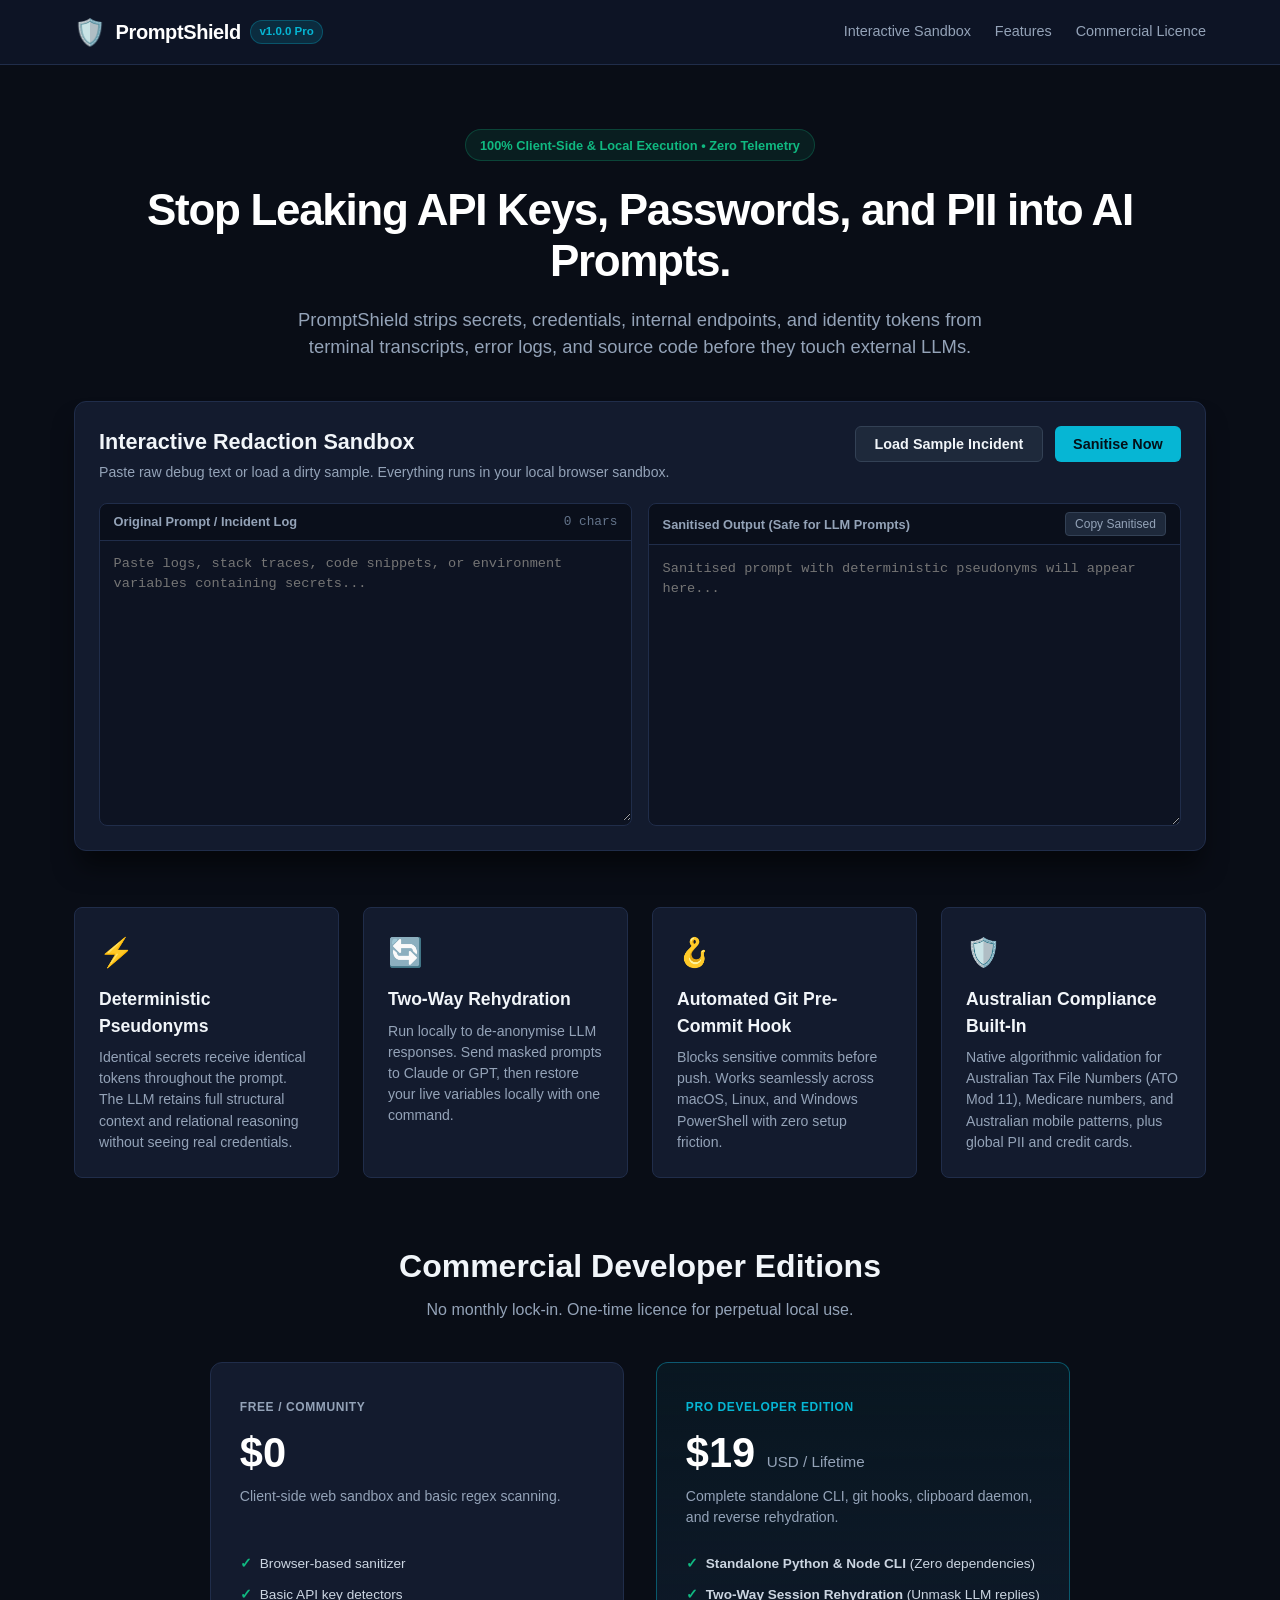
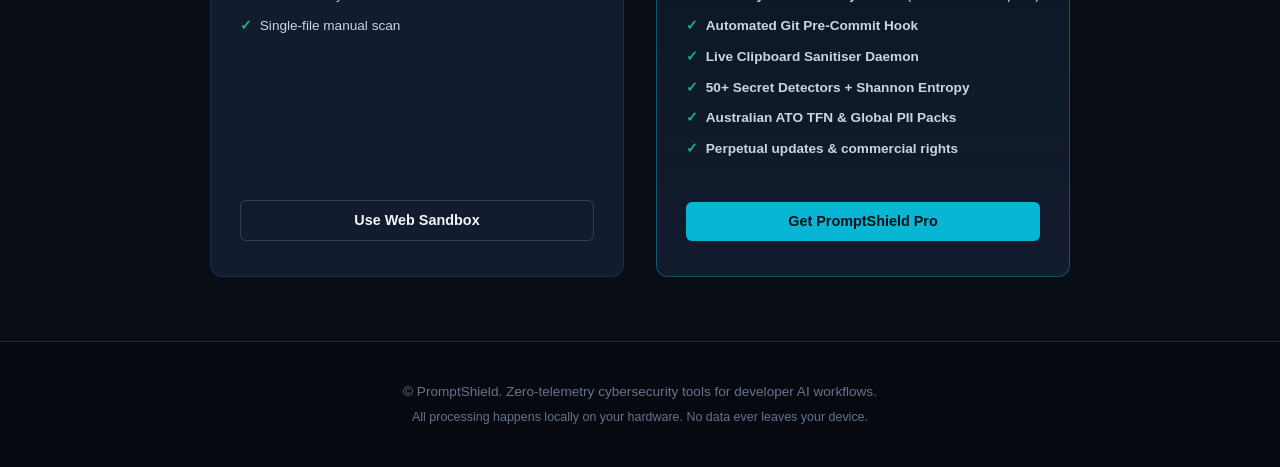
==== web/index.html @ 0dde913f "Initial commit: PromptShield tool suite, web application, and distribution assets" ====
<!DOCTYPE html>
<html lang="en">
<head>
  <meta charset="UTF-8">
  <meta name="color-scheme" content="dark">
  <meta name="viewport" content="width=device-width, initial-scale=1.0">
  <title>PromptShield - Zero-Telemetry Secret & PII Sanitiser for AI Workflows</title>
  <link rel="stylesheet" href="style.css">
</head>
<body>
  <header class="site-header">
    <div class="container header-inner">
      <div class="brand">
        <span class="logo-shield">🛡️</span>
        <span class="brand-title">PromptShield</span>
        <span class="version-tag">v1.0.0 Pro</span>
      </div>
      <nav class="nav-links">
        <a href="#playground" class="nav-link">Interactive Sandbox</a>
        <a href="#features" class="nav-link">Features</a>
        <a href="#pricing" class="nav-link">Commercial Licence</a>
      </nav>
    </div>
  </header>

  <main class="container">
    <section class="hero-section">
      <div class="badge">100% Client-Side &amp; Local Execution &bull; Zero Telemetry</div>
      <h1 class="hero-heading">Stop Leaking API Keys, Passwords, and PII into AI Prompts.</h1>
      <p class="hero-subheading">
        PromptShield strips secrets, credentials, internal endpoints, and identity tokens from terminal transcripts, error logs, and source code before they touch external LLMs.
      </p>
    </section>

    <!-- Interactive Playground -->
    <section id="playground" class="sandbox-card">
      <div class="sandbox-header">
        <div class="sandbox-title-group">
          <h2>Interactive Redaction Sandbox</h2>
          <p class="sandbox-desc">Paste raw debug text or load a dirty sample. Everything runs in your local browser sandbox.</p>
        </div>
        <div class="sandbox-actions">
          <button id="btn-load-sample" class="btn btn-secondary">Load Sample Incident</button>
          <button id="btn-sanitise" class="btn btn-primary">Sanitise Now</button>
        </div>
      </div>

      <div class="editor-grid">
        <div class="editor-pane">
          <div class="pane-bar">
            <span class="pane-label">Original Prompt / Incident Log</span>
            <span id="input-stats" class="pane-meta">0 chars</span>
          </div>
          <textarea id="raw-input" placeholder="Paste logs, stack traces, code snippets, or environment variables containing secrets..."></textarea>
        </div>

        <div class="editor-pane">
          <div class="pane-bar">
            <span class="pane-label">Sanitised Output (Safe for LLM Prompts)</span>
            <button id="btn-copy" class="btn-sm">Copy Sanitised</button>
          </div>
          <textarea id="clean-output" readonly placeholder="Sanitised prompt with deterministic pseudonyms will appear here..."></textarea>
        </div>
      </div>

      <div id="findings-summary" class="findings-box hidden">
        <div class="findings-header">
          <span id="findings-count" class="findings-badge">0 Detections</span>
          <span class="findings-note">Masked deterministically. Reverse rehydration available in Pro edition.</span>
        </div>
        <div id="findings-list" class="findings-items"></div>
      </div>
    </section>

    <!-- Value proposition cards -->
    <section id="features" class="feature-grid">
      <div class="feature-card">
        <div class="feature-icon">⚡</div>
        <h3>Deterministic Pseudonyms</h3>
        <p>Identical secrets receive identical tokens throughout the prompt. The LLM retains full structural context and relational reasoning without seeing real credentials.</p>
      </div>

      <div class="feature-card">
        <div class="feature-icon">🔄</div>
        <h3>Two-Way Rehydration</h3>
        <p>Run locally to de-anonymise LLM responses. Send masked prompts to Claude or GPT, then restore your live variables locally with one command.</p>
      </div>

      <div class="feature-card">
        <div class="feature-icon">🪝</div>
        <h3>Automated Git Pre-Commit Hook</h3>
        <p>Blocks sensitive commits before push. Works seamlessly across macOS, Linux, and Windows PowerShell with zero setup friction.</p>
      </div>

      <div class="feature-card">
        <div class="feature-icon">🛡️</div>
        <h3>Australian Compliance Built-In</h3>
        <p>Native algorithmic validation for Australian Tax File Numbers (ATO Mod 11), Medicare numbers, and Australian mobile patterns, plus global PII and credit cards.</p>
      </div>
    </section>

    <!-- Pricing / Commercial Licence Section -->
    <section id="pricing" class="pricing-section">
      <h2 class="section-title">Commercial Developer Editions</h2>
      <p class="section-subtitle">No monthly lock-in. One-time licence for perpetual local use.</p>

      <div class="pricing-grid">
        <!-- Community Tier Card (Whole-card clickable) -->
        <a href="#playground" class="pricing-card whole-card-link">
          <div class="pricing-badge">Free / Community</div>
          <div class="pricing-price">$0</div>
          <p class="pricing-tagline">Client-side web sandbox and basic regex scanning.</p>
          <ul class="pricing-list">
            <li>Browser-based sanitizer</li>
            <li>Basic API key detectors</li>
            <li>Single-file manual scan</li>
          </ul>
          <span class="card-action-btn btn btn-outline">Use Web Sandbox</span>
        </a>

        <!-- Pro Tier Card (Whole-card clickable) -->
        <a href="https://lorthris.gumroad.com/l/promptshield-pro" target="_blank" rel="noopener" class="pricing-card featured whole-card-link">
          <div class="pricing-badge featured-badge">Pro Developer Edition</div>
          <div class="pricing-price">$19 <span>USD / Lifetime</span></div>
          <p class="pricing-tagline">Complete standalone CLI, git hooks, clipboard daemon, and reverse rehydration.</p>
          <ul class="pricing-list">
            <li><strong>Standalone Python &amp; Node CLI</strong> (Zero dependencies)</li>
            <li><strong>Two-Way Session Rehydration</strong> (Unmask LLM replies)</li>
            <li><strong>Automated Git Pre-Commit Hook</strong></li>
            <li><strong>Live Clipboard Sanitiser Daemon</strong></li>
            <li><strong>50+ Secret Detectors + Shannon Entropy</strong></li>
            <li><strong>Australian ATO TFN &amp; Global PII Packs</strong></li>
            <li><strong>Perpetual updates &amp; commercial rights</strong></li>
          </ul>
          <span class="card-action-btn btn btn-primary">Get PromptShield Pro</span>
        </a>
      </div>
    </section>
  </main>

  <footer class="site-footer">
    <div class="container footer-inner">
      <p>&copy; PromptShield. Zero-telemetry cybersecurity tools for developer AI workflows.</p>
      <p class="footer-sub">All processing happens locally on your hardware. No data ever leaves your device.</p>
    </div>
  </footer>

  <script src="app.js"></script>
</body>
</html>
---- web/style.css ----
:root {
  color-scheme: dark;
  --bg-main: #090d16;
  --bg-card: #131b2e;
  --bg-card-hover: #18223a;
  --bg-pane: #0d1322;
  --border-subtle: #202d4a;
  --border-focus: #0ea5e9;
  --text-primary: #f1f5f9;
  --text-muted: #94a3b8;
  --accent-cyan: #06b6d4;
  --accent-blue: #3b82f6;
  --accent-emerald: #10b981;
  --accent-amber: #f59e0b;
  --accent-rose: #f43f5e;
  --font-sans: -apple-system, BlinkMacSystemFont, "Segoe UI", Roboto, Helvetica, Arial, sans-serif;
  --font-mono: ui-monospace, SFMono-Regular, Menlo, Monaco, Consolas, "Liberation Mono", "Courier New", monospace;
}

* {
  box-sizing: border-box;
  margin: 0;
  padding: 0;
}

body {
  background-color: var(--bg-main);
  color: var(--text-primary);
  font-family: var(--font-sans);
  line-height: 1.5;
  -webkit-font-smoothing: antialiased;
}

.container {
  max-width: 1180px;
  margin: 0 auto;
  padding: 0 1.5rem;
}

/* Header */
.site-header {
  border-bottom: 1px solid var(--border-subtle);
  background-color: rgba(15, 23, 42, 0.8);
  backdrop-filter: blur(8px);
  position: sticky;
  top: 0;
  z-index: 50;
}

.header-inner {
  display: flex;
  align-items: center;
  justify-content: space-between;
  height: 4rem;
}

.brand {
  display: flex;
  align-items: center;
  gap: 0.6rem;
  text-decoration: none;
}

.logo-shield {
  font-size: 1.6rem;
}

.brand-title {
  font-weight: 700;
  font-size: 1.25rem;
  letter-spacing: -0.02em;
  color: #fff;
}

.version-tag {
  background: rgba(6, 182, 212, 0.15);
  color: var(--accent-cyan);
  font-size: 0.72rem;
  font-weight: 600;
  padding: 0.15rem 0.5rem;
  border-radius: 9999px;
  border: 1px solid rgba(6, 182, 212, 0.3);
}

.nav-links {
  display: flex;
  gap: 1.5rem;
}

.nav-link {
  color: var(--text-muted);
  text-decoration: none;
  font-size: 0.9rem;
  transition: color 0.15s ease;
}

.nav-link:hover {
  color: #fff;
}

/* Hero */
.hero-section {
  text-align: center;
  padding: 4rem 0 2.5rem;
}

.badge {
  display: inline-block;
  background: rgba(16, 185, 129, 0.1);
  color: var(--accent-emerald);
  border: 1px solid rgba(16, 185, 129, 0.25);
  font-size: 0.8rem;
  font-weight: 600;
  padding: 0.35rem 0.9rem;
  border-radius: 9999px;
  margin-bottom: 1.5rem;
}

.hero-heading {
  font-size: 2.75rem;
  font-weight: 800;
  letter-spacing: -0.03em;
  line-height: 1.15;
  margin-bottom: 1.2rem;
  color: #fff;
}

.hero-subheading {
  color: var(--text-muted);
  font-size: 1.15rem;
  max-width: 720px;
  margin: 0 auto;
}

/* Sandbox card */
.sandbox-card {
  background: var(--bg-card);
  border: 1px solid var(--border-subtle);
  border-radius: 12px;
  padding: 1.5rem;
  margin-bottom: 3.5rem;
  box-shadow: 0 20px 25px -5px rgba(0, 0, 0, 0.5);
}

.sandbox-header {
  display: flex;
  justify-content: space-between;
  align-items: flex-start;
  margin-bottom: 1.25rem;
  flex-wrap: wrap;
  gap: 1rem;
}

.sandbox-title-group h2 {
  font-size: 1.35rem;
  font-weight: 700;
  margin-bottom: 0.25rem;
}

.sandbox-desc {
  color: var(--text-muted);
  font-size: 0.88rem;
}

.sandbox-actions {
  display: flex;
  gap: 0.75rem;
}

.editor-grid {
  display: grid;
  grid-template-columns: 1fr 1fr;
  gap: 1rem;
}

@media (max-width: 768px) {
  .editor-grid {
    grid-template-columns: 1fr;
  }
}

.editor-pane {
  display: flex;
  flex-direction: column;
  background: var(--bg-pane);
  border: 1px solid var(--border-subtle);
  border-radius: 8px;
  overflow: hidden;
}

.pane-bar {
  display: flex;
  justify-content: space-between;
  align-items: center;
  padding: 0.5rem 0.85rem;
  background: rgba(0, 0, 0, 0.2);
  border-bottom: 1px solid var(--border-subtle);
  font-size: 0.8rem;
}

.pane-label {
  font-weight: 600;
  color: var(--text-muted);
}

.pane-meta {
  color: #64748b;
  font-family: var(--font-mono);
}

textarea {
  width: 100%;
  height: 280px;
  background: transparent;
  border: none;
  padding: 0.85rem;
  color: var(--text-primary);
  font-family: var(--font-mono);
  font-size: 0.85rem;
  line-height: 1.45;
  resize: vertical;
  outline: none;
}

textarea:focus {
  background: rgba(255, 255, 255, 0.015);
}

/* Findings summary */
.findings-box {
  margin-top: 1.25rem;
  padding: 1rem;
  background: rgba(6, 182, 212, 0.05);
  border: 1px solid rgba(6, 182, 212, 0.2);
  border-radius: 8px;
}

.findings-box.hidden {
  display: none;
}

.findings-header {
  display: flex;
  align-items: center;
  gap: 0.75rem;
  margin-bottom: 0.75rem;
}

.findings-badge {
  background: var(--accent-cyan);
  color: #000;
  font-weight: 700;
  font-size: 0.75rem;
  padding: 0.2rem 0.6rem;
  border-radius: 4px;
}

.findings-note {
  font-size: 0.82rem;
  color: var(--text-muted);
}

.findings-items {
  display: flex;
  flex-wrap: wrap;
  gap: 0.5rem;
}

.finding-chip {
  background: #1e293b;
  border: 1px solid #334155;
  padding: 0.25rem 0.6rem;
  border-radius: 4px;
  font-size: 0.75rem;
  font-family: var(--font-mono);
}

.finding-chip span {
  color: var(--accent-amber);
}

/* Buttons */
.btn {
  display: inline-flex;
  align-items: center;
  justify-content: center;
  padding: 0.55rem 1.15rem;
  border-radius: 6px;
  font-weight: 600;
  font-size: 0.9rem;
  cursor: pointer;
  text-decoration: none;
  transition: all 0.15s ease;
  border: none;
}

.btn-primary {
  background: var(--accent-cyan);
  color: #041018;
}

.btn-primary:hover {
  background: #22d3ee;
}

.btn-secondary {
  background: #1e293b;
  color: var(--text-primary);
  border: 1px solid #334155;
}

.btn-secondary:hover {
  background: #273549;
}

.btn-sm {
  background: #1e293b;
  color: var(--text-muted);
  border: 1px solid #334155;
  padding: 0.25rem 0.6rem;
  font-size: 0.75rem;
  border-radius: 4px;
  cursor: pointer;
}

.btn-sm:hover {
  color: #fff;
  background: #2b394f;
}

.btn-outline {
  background: transparent;
  color: var(--text-primary);
  border: 1px solid #334155;
}

.btn-outline:hover {
  background: rgba(255, 255, 255, 0.05);
}

/* Features */
.feature-grid {
  display: grid;
  grid-template-columns: repeat(auto-fit, minmax(240px, 1fr));
  gap: 1.5rem;
  margin-bottom: 4rem;
}

.feature-card {
  background: var(--bg-card);
  border: 1px solid var(--border-subtle);
  border-radius: 8px;
  padding: 1.5rem;
}

.feature-icon {
  font-size: 1.75rem;
  margin-bottom: 0.75rem;
}

.feature-card h3 {
  font-size: 1.1rem;
  font-weight: 700;
  margin-bottom: 0.5rem;
}

.feature-card p {
  color: var(--text-muted);
  font-size: 0.88rem;
  line-height: 1.5;
}

/* Pricing Section & Whole-Card Click Targets */
.pricing-section {
  text-align: center;
  padding-bottom: 4rem;
}

.section-title {
  font-size: 2rem;
  font-weight: 800;
  margin-bottom: 0.5rem;
}

.section-subtitle {
  color: var(--text-muted);
  margin-bottom: 2.5rem;
}

.pricing-grid {
  display: grid;
  grid-template-columns: repeat(auto-fit, minmax(300px, 1fr));
  gap: 2rem;
  max-width: 860px;
  margin: 0 auto;
}

/* Whole-card link compliance (per standing user preference) */
.whole-card-link {
  display: flex;
  flex-direction: column;
  background: var(--bg-card);
  border: 1px solid var(--border-subtle);
  border-radius: 12px;
  padding: 2.2rem 1.8rem;
  text-decoration: none;
  color: inherit;
  text-align: left;
  position: relative;
  transition: transform 0.15s ease, border-color 0.15s ease, background-color 0.15s ease;
  cursor: pointer;
}

.whole-card-link:hover {
  transform: translateY(-3px);
  background-color: var(--bg-card-hover);
  border-color: #3b82f6;
}

.whole-card-link.featured {
  border-color: rgba(6, 182, 212, 0.4);
  background: linear-gradient(180deg, rgba(6, 182, 212, 0.06) 0%, rgba(19, 27, 46, 1) 100%);
}

.whole-card-link.featured:hover {
  border-color: var(--accent-cyan);
}

.pricing-badge {
  display: inline-block;
  font-size: 0.75rem;
  font-weight: 700;
  text-transform: uppercase;
  letter-spacing: 0.05em;
  color: var(--text-muted);
  margin-bottom: 1rem;
}

.featured-badge {
  color: var(--accent-cyan);
}

.pricing-price {
  font-size: 2.6rem;
  font-weight: 800;
  line-height: 1;
  margin-bottom: 0.75rem;
  color: #fff;
}

.pricing-price span {
  font-size: 0.95rem;
  color: var(--text-muted);
  font-weight: 500;
}

.pricing-tagline {
  color: var(--text-muted);
  font-size: 0.88rem;
  margin-bottom: 1.5rem;
  min-height: 2.8rem;
}

.pricing-list {
  list-style: none;
  margin-bottom: 2rem;
  flex-grow: 1;
}

.pricing-list li {
  font-size: 0.85rem;
  color: #cbd5e1;
  margin-bottom: 0.65rem;
  padding-left: 1.25rem;
  position: relative;
}

.pricing-list li::before {
  content: "✓";
  position: absolute;
  left: 0;
  color: var(--accent-emerald);
  font-weight: bold;
}

.card-action-btn {
  width: 100%;
}

/* Footer */
.site-footer {
  border-top: 1px solid var(--border-subtle);
  padding: 2.5rem 0;
  background: #060910;
  font-size: 0.85rem;
  color: #64748b;
  text-align: center;
}

.footer-sub {
  margin-top: 0.35rem;
  font-size: 0.78rem;
}
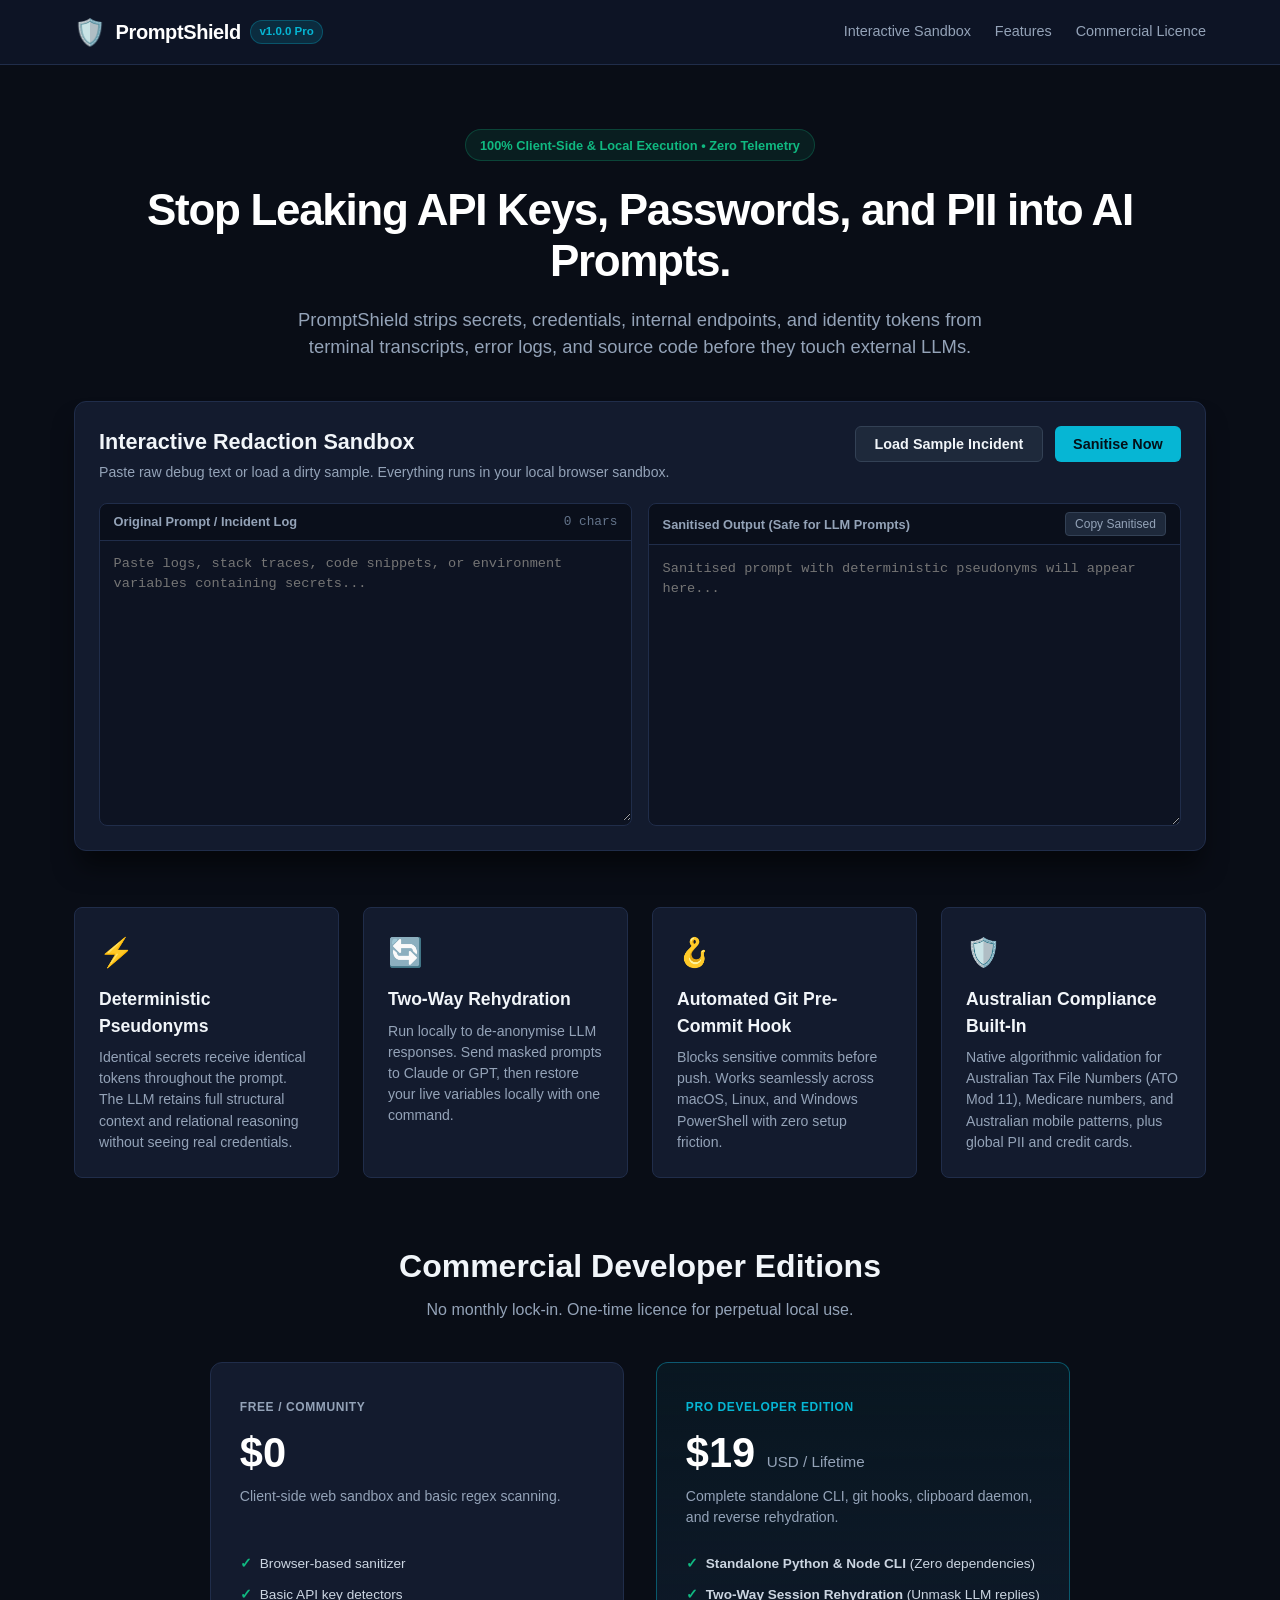
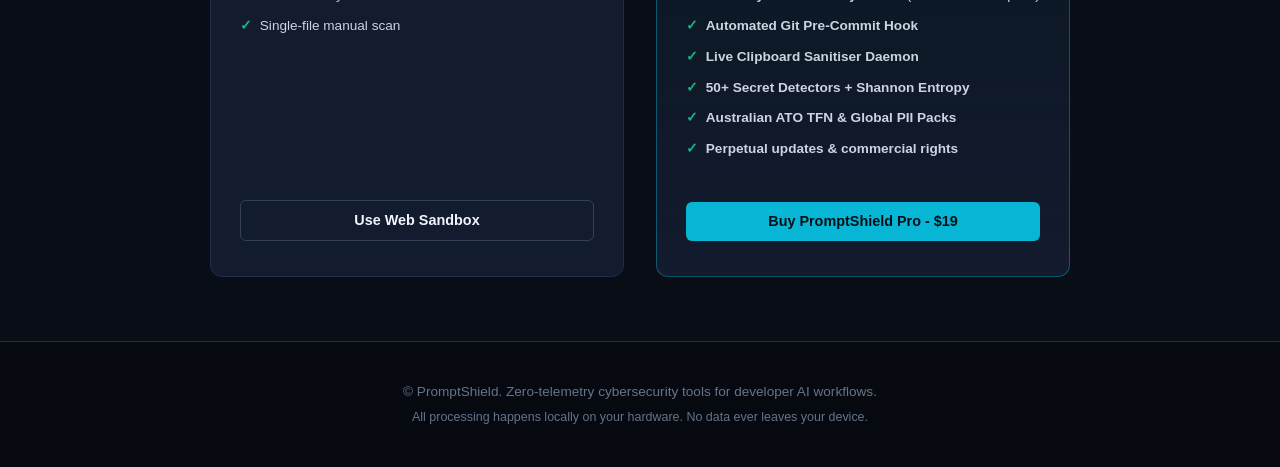
==== commit 2ec3651d: "Change call to action to Buy PromptShield Pro" ====
--- a/web/index.html
+++ b/web/index.html
@@ -132,7 +132,7 @@
             <li><strong>Australian ATO TFN &amp; Global PII Packs</strong></li>
             <li><strong>Perpetual updates &amp; commercial rights</strong></li>
           </ul>
-          <span class="card-action-btn btn btn-primary">Get PromptShield Pro</span>
+          <span class="card-action-btn btn btn-primary">Buy PromptShield Pro - $19</span>
         </a>
       </div>
     </section>
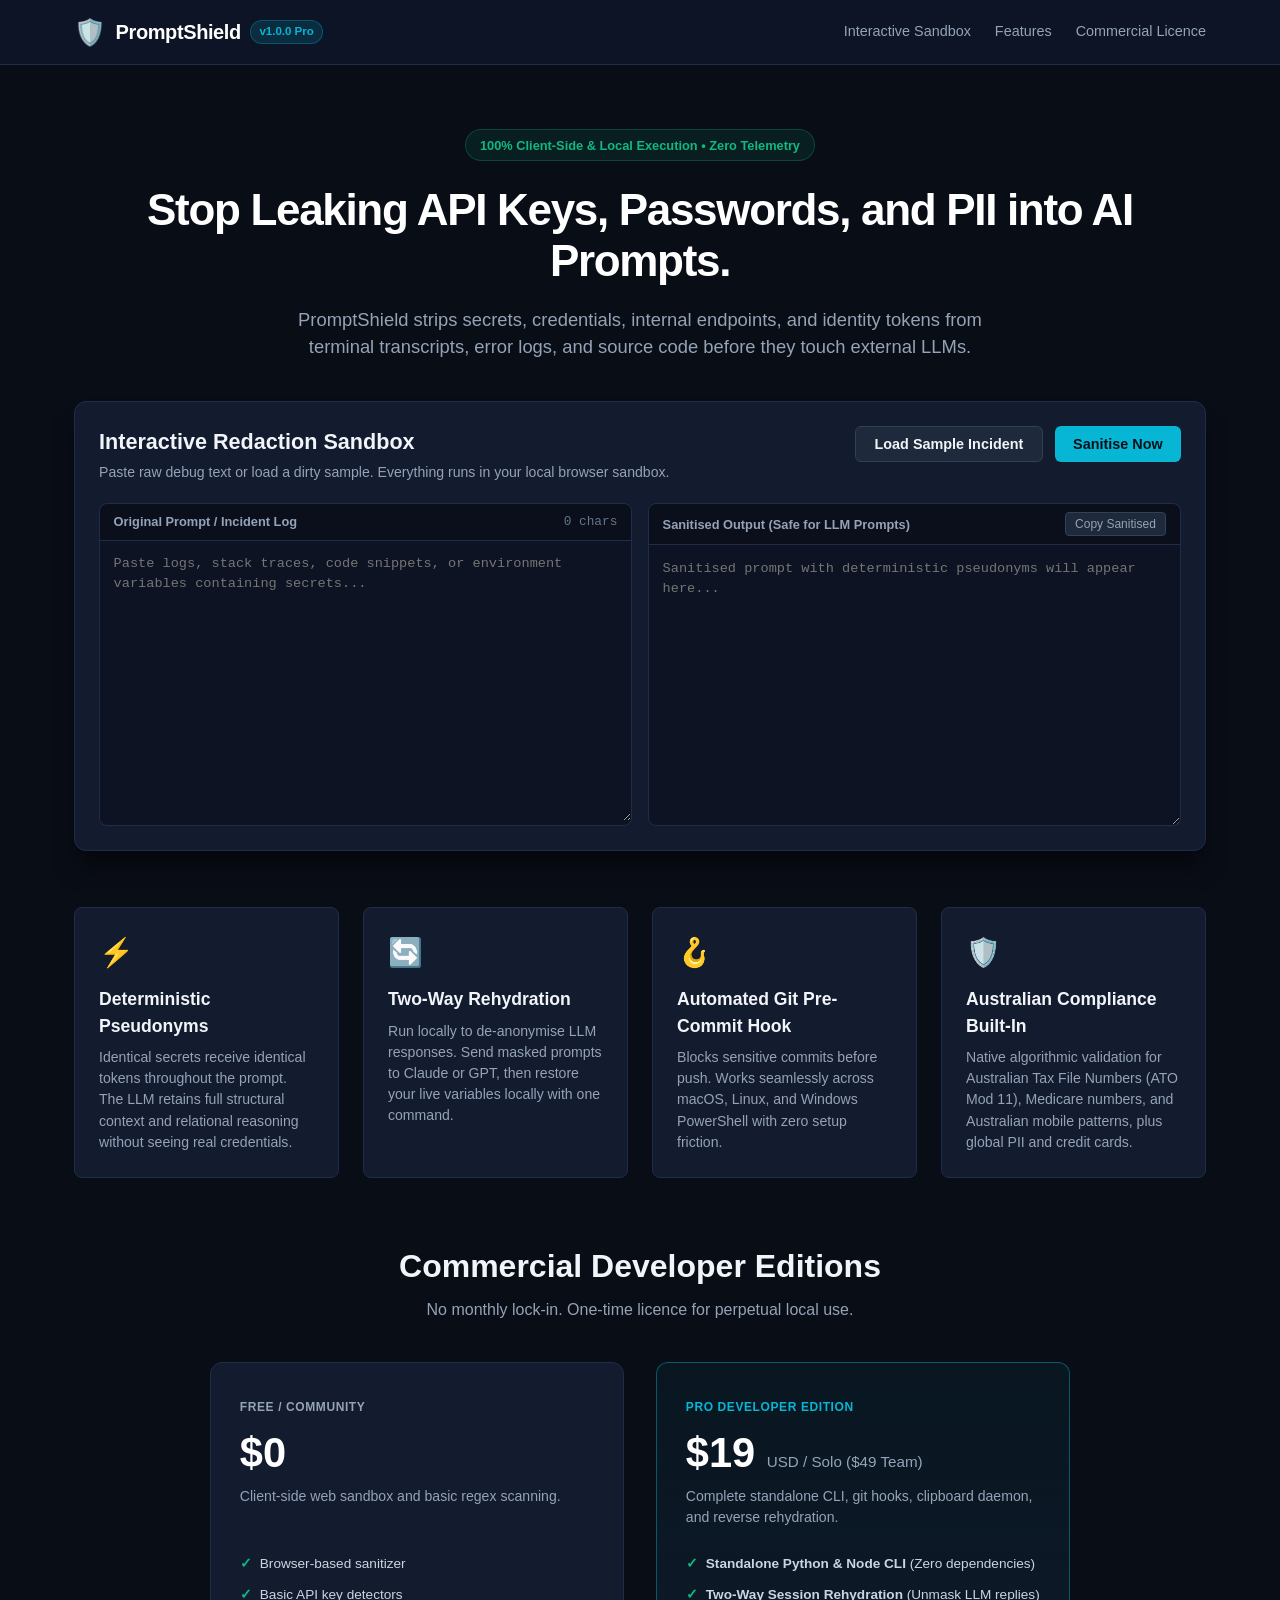
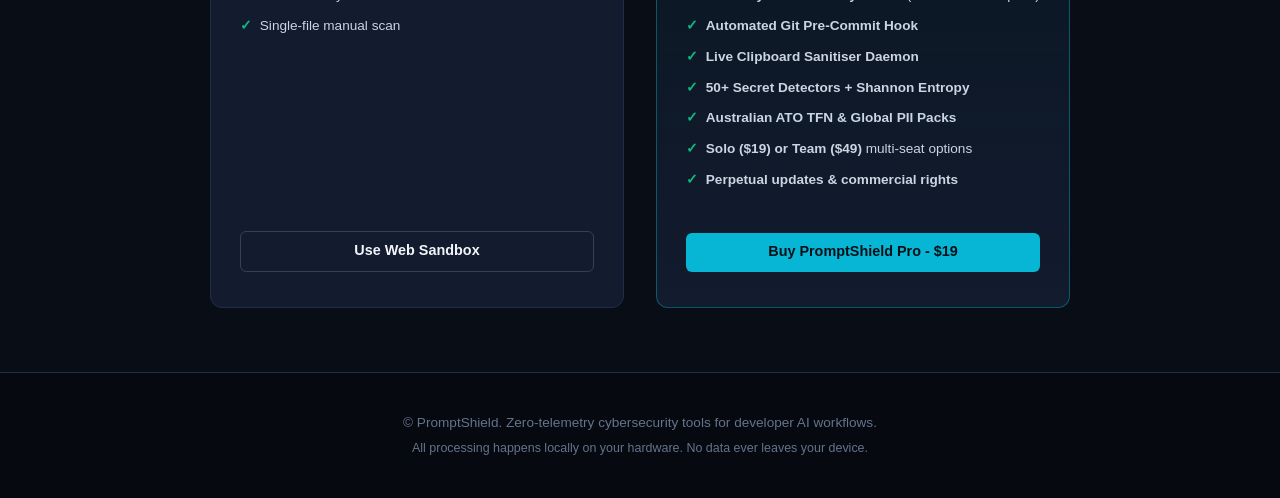
==== commit 926d4a91: "Update pricing to reflect Solo and Team tiers" ====
--- a/web/index.html
+++ b/web/index.html
@@ -121,7 +121,7 @@
         <!-- Pro Tier Card (Whole-card clickable) -->
         <a href="https://lorthris.gumroad.com/l/promptshield-pro" target="_blank" rel="noopener" class="pricing-card featured whole-card-link">
           <div class="pricing-badge featured-badge">Pro Developer Edition</div>
-          <div class="pricing-price">$19 <span>USD / Lifetime</span></div>
+          <div class="pricing-price">$19 <span>USD / Solo ($49 Team)</span></div>
           <p class="pricing-tagline">Complete standalone CLI, git hooks, clipboard daemon, and reverse rehydration.</p>
           <ul class="pricing-list">
             <li><strong>Standalone Python &amp; Node CLI</strong> (Zero dependencies)</li>
@@ -130,6 +130,7 @@
             <li><strong>Live Clipboard Sanitiser Daemon</strong></li>
             <li><strong>50+ Secret Detectors + Shannon Entropy</strong></li>
             <li><strong>Australian ATO TFN &amp; Global PII Packs</strong></li>
+            <li><strong>Solo ($19) or Team ($49)</strong> multi-seat options</li>
             <li><strong>Perpetual updates &amp; commercial rights</strong></li>
           </ul>
           <span class="card-action-btn btn btn-primary">Buy PromptShield Pro - $19</span>
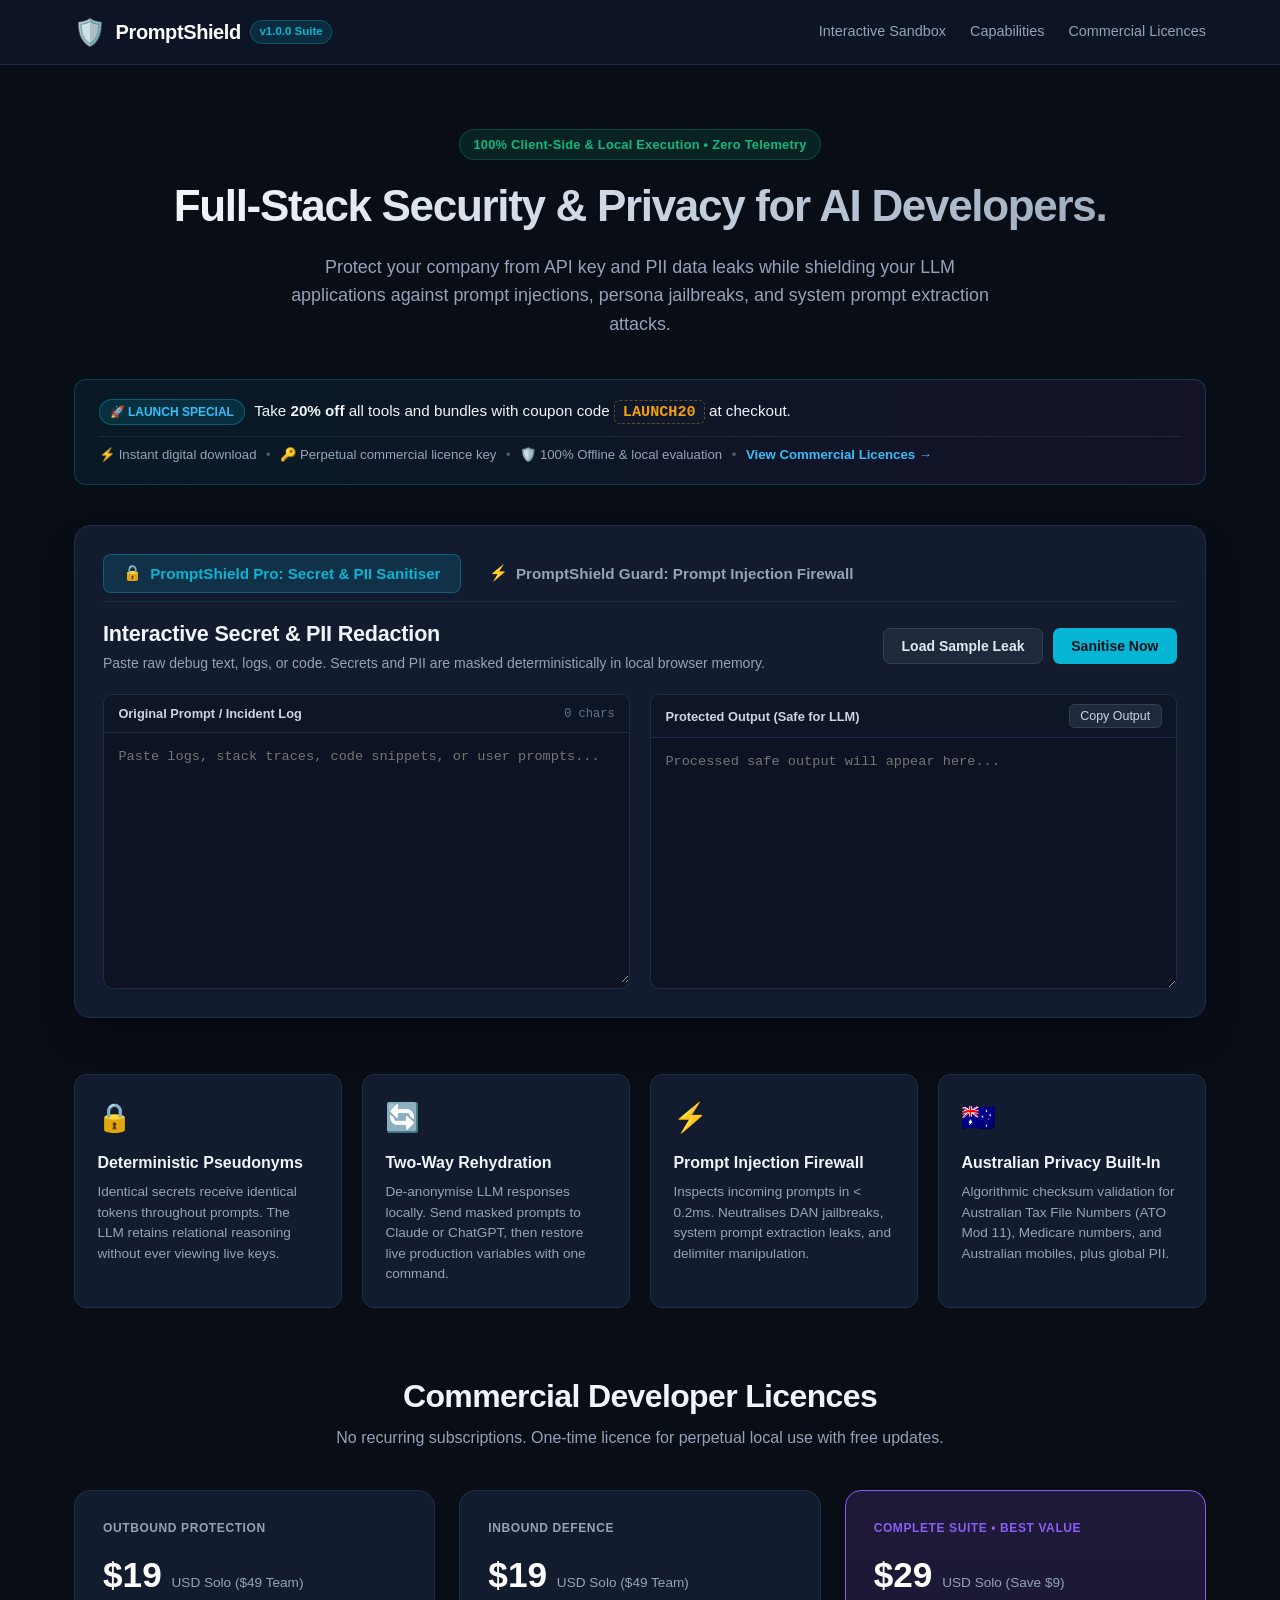
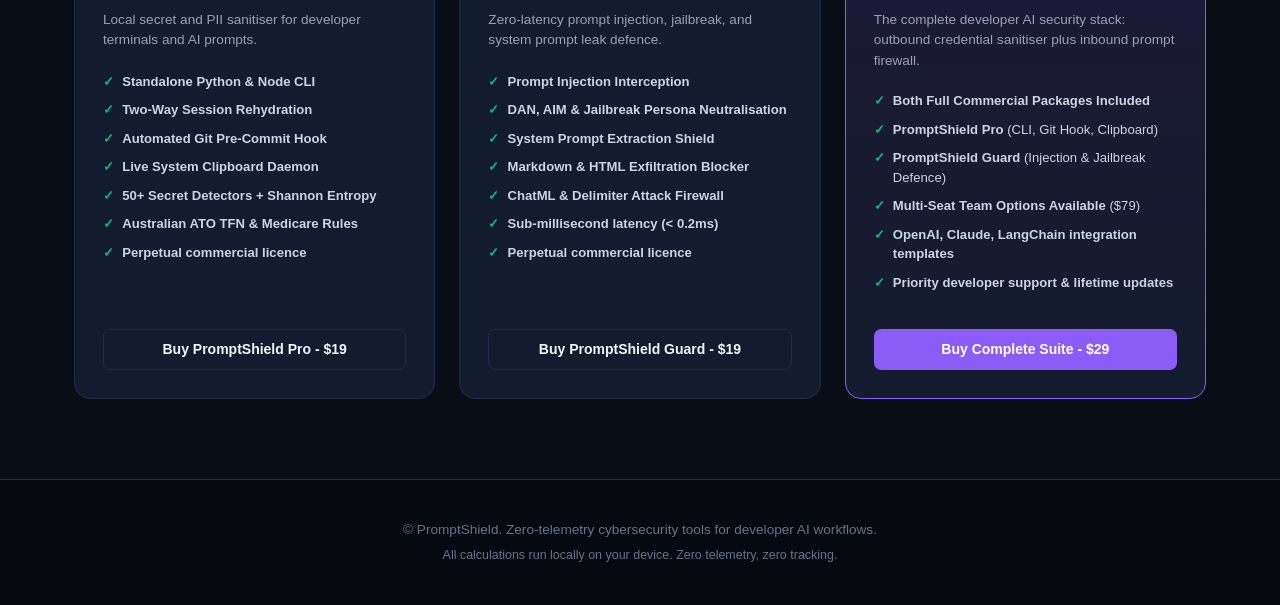
==== commit 894db3f0: "test: add clipboard unit tests and synchronise web sandbox with docs - Add tests/test_clipboard.py t" ====
--- a/web/index.html
+++ b/web/index.html
@@ -4,7 +4,43 @@
   <meta charset="UTF-8">
   <meta name="color-scheme" content="dark">
   <meta name="viewport" content="width=device-width, initial-scale=1.0">
-  <title>PromptShield - Zero-Telemetry Secret & PII Sanitiser for AI Workflows</title>
+  <title>PromptShield - Zero-Telemetry Security &amp; Privacy Suite for AI Workflows</title>
+  <meta name="description" content="Local, zero-telemetry cybersecurity suite for developers. Automatically redacts API keys and PII with deterministic pseudonyms, and blocks prompt injections and jailbreaks in under 0.2ms.">
+  <meta name="keywords" content="prompt injection detector, sanitize secrets ai, prevent api key leak, llm guardrails, redacting pii chatgpt, australian tfn validator python, dan jailbreak firewall">
+  <link rel="canonical" href="https://lorthris.github.io/promptshield/">
+
+  <!-- OpenGraph Metadata -->
+  <meta property="og:type" content="website">
+  <meta property="og:url" content="https://lorthris.github.io/promptshield/">
+  <meta property="og:title" content="PromptShield - Zero-Telemetry Security &amp; Privacy Suite for AI">
+  <meta property="og:description" content="Stop credential leaks and block prompt injection attacks in local developer workflows. 100% offline, zero network telemetry.">
+  <meta property="og:image" content="https://public-files.gumroad.com/syroqy34c7atufwiaa058pnzbt9k">
+
+  <!-- Twitter Card -->
+  <meta name="twitter:card" content="summary_large_image">
+  <meta name="twitter:title" content="PromptShield - Full AI Security &amp; Privacy Suite">
+  <meta name="twitter:description" content="Zero-telemetry credential sanitiser and prompt injection firewall for developers. Try the interactive live sandbox.">
+  <meta name="twitter:image" content="https://public-files.gumroad.com/syroqy34c7atufwiaa058pnzbt9k">
+
+  <!-- Structured Data (JSON-LD) -->
+  <script type="application/ld+json">
+  {
+    "@context": "https://schema.org",
+    "@type": "SoftwareApplication",
+    "name": "PromptShield",
+    "operatingSystem": "Windows, macOS, Linux",
+    "applicationCategory": "SecurityApplication",
+    "offers": {
+      "@type": "AggregateOffer",
+      "priceCurrency": "USD",
+      "lowPrice": "19.00",
+      "highPrice": "29.00",
+      "offerCount": "3"
+    },
+    "description": "Local zero-telemetry secret sanitiser and prompt injection firewall for developer AI workflows."
+  }
+  </script>
+
   <link rel="stylesheet" href="style.css">
 </head>
 <body>
@@ -13,12 +49,12 @@
       <div class="brand">
         <span class="logo-shield">🛡️</span>
         <span class="brand-title">PromptShield</span>
-        <span class="version-tag">v1.0.0 Pro</span>
+        <span class="version-tag">v1.0.0 Suite</span>
       </div>
       <nav class="nav-links">
         <a href="#playground" class="nav-link">Interactive Sandbox</a>
-        <a href="#features" class="nav-link">Features</a>
-        <a href="#pricing" class="nav-link">Commercial Licence</a>
+        <a href="#features" class="nav-link">Capabilities</a>
+        <a href="#pricing" class="nav-link">Commercial Licences</a>
       </nav>
     </div>
   </header>
@@ -26,47 +62,73 @@
   <main class="container">
     <section class="hero-section">
       <div class="badge">100% Client-Side &amp; Local Execution &bull; Zero Telemetry</div>
-      <h1 class="hero-heading">Stop Leaking API Keys, Passwords, and PII into AI Prompts.</h1>
+      <h1 class="hero-heading">Full-Stack Security &amp; Privacy for AI Developers.</h1>
       <p class="hero-subheading">
-        PromptShield strips secrets, credentials, internal endpoints, and identity tokens from terminal transcripts, error logs, and source code before they touch external LLMs.
+        Protect your company from API key and PII data leaks while shielding your LLM applications against prompt injections, persona jailbreaks, and system prompt extraction attacks.
       </p>
     </section>
+
+    <!-- Launch Promo Callout -->
+    <aside class="promo-callout" style="margin-bottom: 2.5rem; background: linear-gradient(90deg, rgba(6, 182, 212, 0.08) 0%, rgba(139, 92, 246, 0.08) 100%); border: 1px solid rgba(6, 182, 212, 0.25); border-radius: 0.75rem; padding: 1.2rem 1.5rem; display: flex; flex-direction: column; gap: 0.65rem;">
+      <div style="display: flex; align-items: center; flex-wrap: wrap; gap: 0.6rem; font-size: 0.95rem; color: #f1f5f9;">
+        <span style="display: inline-flex; align-items: center; gap: 0.35rem; padding: 0.2rem 0.6rem; background: rgba(6, 182, 212, 0.15); border: 1px solid rgba(6, 182, 212, 0.35); border-radius: 9999px; font-size: 0.75rem; font-weight: 700; color: #38bdf8; text-transform: uppercase;">🚀 Launch Special</span>
+        <span>Take <strong>20% off</strong> all tools and bundles with coupon code <span style="font-family: monospace; font-weight: 700; background: #0f172a; color: #f59e0b; padding: 0.15rem 0.5rem; border-radius: 0.35rem; border: 1px dashed rgba(245, 158, 11, 0.4);">LAUNCH20</span> at checkout.</span>
+      </div>
+      <div style="display: flex; align-items: center; flex-wrap: wrap; gap: 0.6rem; font-size: 0.825rem; color: #94a3b8; padding-top: 0.5rem; border-top: 1px solid rgba(255, 255, 255, 0.07);">
+        <span>⚡ Instant digital download</span>
+        <span style="opacity: 0.5;">&bull;</span>
+        <span>🔑 Perpetual commercial licence key</span>
+        <span style="opacity: 0.5;">&bull;</span>
+        <span>🛡️ 100% Offline &amp; local evaluation</span>
+        <span style="opacity: 0.5;">&bull;</span>
+        <a href="#pricing" style="color: #38bdf8; text-decoration: none; font-weight: 600;">View Commercial Licences &rarr;</a>
+      </div>
+    </aside>
 
     <!-- Interactive Playground -->
     <section id="playground" class="sandbox-card">
+      <div class="sandbox-tabs">
+        <button id="tab-pro" class="tab-btn active">
+          <span>🔒</span> PromptShield Pro: Secret &amp; PII Sanitiser
+        </button>
+        <button id="tab-guard" class="tab-btn">
+          <span>⚡</span> PromptShield Guard: Prompt Injection Firewall
+        </button>
+      </div>
+
       <div class="sandbox-header">
         <div class="sandbox-title-group">
-          <h2>Interactive Redaction Sandbox</h2>
-          <p class="sandbox-desc">Paste raw debug text or load a dirty sample. Everything runs in your local browser sandbox.</p>
+          <h2 id="engine-title">Interactive Secret &amp; PII Redaction</h2>
+          <p id="engine-desc" class="sandbox-desc">Paste raw debug text, logs, or code. Secrets and PII are masked deterministically in local browser memory.</p>
         </div>
         <div class="sandbox-actions">
-          <button id="btn-load-sample" class="btn btn-secondary">Load Sample Incident</button>
-          <button id="btn-sanitise" class="btn btn-primary">Sanitise Now</button>
+          <button id="btn-load-sample" class="btn btn-secondary">Load Sample Leak</button>
+          <button id="btn-execute" class="btn btn-primary">Sanitise Now</button>
         </div>
       </div>
 
       <div class="editor-grid">
         <div class="editor-pane">
           <div class="pane-bar">
-            <span class="pane-label">Original Prompt / Incident Log</span>
+            <span id="input-label" class="pane-label">Original Prompt / Incident Log</span>
             <span id="input-stats" class="pane-meta">0 chars</span>
           </div>
-          <textarea id="raw-input" placeholder="Paste logs, stack traces, code snippets, or environment variables containing secrets..."></textarea>
+          <textarea id="raw-input" placeholder="Paste logs, stack traces, code snippets, or user prompts..."></textarea>
         </div>
 
         <div class="editor-pane">
           <div class="pane-bar">
-            <span class="pane-label">Sanitised Output (Safe for LLM Prompts)</span>
-            <button id="btn-copy" class="btn-sm">Copy Sanitised</button>
+            <span id="output-label" class="pane-label">Protected Output (Safe for LLM)</span>
+            <button id="btn-copy" class="btn-sm">Copy Output</button>
           </div>
-          <textarea id="clean-output" readonly placeholder="Sanitised prompt with deterministic pseudonyms will appear here..."></textarea>
+          <textarea id="clean-output" readonly placeholder="Processed safe output will appear here..."></textarea>
         </div>
       </div>
 
       <div id="findings-summary" class="findings-box hidden">
         <div class="findings-header">
           <span id="findings-count" class="findings-badge">0 Detections</span>
-          <span class="findings-note">Masked deterministically. Reverse rehydration available in Pro edition.</span>
+          <span id="findings-note" class="findings-note">Masked deterministically. Reverse rehydration available in Pro edition.</span>
         </div>
         <div id="findings-list" class="findings-items"></div>
       </div>
@@ -75,65 +137,84 @@
     <!-- Value proposition cards -->
     <section id="features" class="feature-grid">
       <div class="feature-card">
-        <div class="feature-icon">⚡</div>
+        <div class="feature-icon">🔒</div>
         <h3>Deterministic Pseudonyms</h3>
-        <p>Identical secrets receive identical tokens throughout the prompt. The LLM retains full structural context and relational reasoning without seeing real credentials.</p>
+        <p>Identical secrets receive identical tokens throughout prompts. The LLM retains relational reasoning without ever viewing live keys.</p>
       </div>
 
       <div class="feature-card">
         <div class="feature-icon">🔄</div>
         <h3>Two-Way Rehydration</h3>
-        <p>Run locally to de-anonymise LLM responses. Send masked prompts to Claude or GPT, then restore your live variables locally with one command.</p>
-      </div>
-
-      <div class="feature-card">
-        <div class="feature-icon">🪝</div>
-        <h3>Automated Git Pre-Commit Hook</h3>
-        <p>Blocks sensitive commits before push. Works seamlessly across macOS, Linux, and Windows PowerShell with zero setup friction.</p>
-      </div>
-
-      <div class="feature-card">
-        <div class="feature-icon">🛡️</div>
-        <h3>Australian Compliance Built-In</h3>
-        <p>Native algorithmic validation for Australian Tax File Numbers (ATO Mod 11), Medicare numbers, and Australian mobile patterns, plus global PII and credit cards.</p>
+        <p>De-anonymise LLM responses locally. Send masked prompts to Claude or ChatGPT, then restore live production variables with one command.</p>
+      </div>
+
+      <div class="feature-card">
+        <div class="feature-icon">⚡</div>
+        <h3>Prompt Injection Firewall</h3>
+        <p>Inspects incoming prompts in &lt; 0.2ms. Neutralises DAN jailbreaks, system prompt extraction leaks, and delimiter manipulation.</p>
+      </div>
+
+      <div class="feature-card">
+        <div class="feature-icon">🇦🇺</div>
+        <h3>Australian Privacy Built-In</h3>
+        <p>Algorithmic checksum validation for Australian Tax File Numbers (ATO Mod 11), Medicare numbers, and Australian mobiles, plus global PII.</p>
       </div>
     </section>
 
     <!-- Pricing / Commercial Licence Section -->
     <section id="pricing" class="pricing-section">
-      <h2 class="section-title">Commercial Developer Editions</h2>
-      <p class="section-subtitle">No monthly lock-in. One-time licence for perpetual local use.</p>
+      <h2 class="section-title">Commercial Developer Licences</h2>
+      <p class="section-subtitle">No recurring subscriptions. One-time licence for perpetual local use with free updates.</p>
 
       <div class="pricing-grid">
-        <!-- Community Tier Card (Whole-card clickable) -->
-        <a href="#playground" class="pricing-card whole-card-link">
-          <div class="pricing-badge">Free / Community</div>
-          <div class="pricing-price">$0</div>
-          <p class="pricing-tagline">Client-side web sandbox and basic regex scanning.</p>
+        <!-- Pro Tier Card (Whole-card clickable) -->
+        <a href="https://lorthris.gumroad.com/l/promptshield-pro" target="_blank" rel="noopener" class="pricing-card whole-card-link">
+          <div class="pricing-badge">Outbound Protection</div>
+          <div class="pricing-price">$19 <span>USD Solo ($49 Team)</span></div>
+          <p class="pricing-tagline">Local secret and PII sanitiser for developer terminals and AI prompts.</p>
           <ul class="pricing-list">
-            <li>Browser-based sanitizer</li>
-            <li>Basic API key detectors</li>
-            <li>Single-file manual scan</li>
+            <li><strong>Standalone Python &amp; Node CLI</strong></li>
+            <li><strong>Two-Way Session Rehydration</strong></li>
+            <li><strong>Automated Git Pre-Commit Hook</strong></li>
+            <li><strong>Live System Clipboard Daemon</strong></li>
+            <li><strong>50+ Secret Detectors + Shannon Entropy</strong></li>
+            <li><strong>Australian ATO TFN &amp; Medicare Rules</strong></li>
+            <li><strong>Perpetual commercial licence</strong></li>
           </ul>
-          <span class="card-action-btn btn btn-outline">Use Web Sandbox</span>
+          <span class="card-action-btn btn btn-outline">Buy PromptShield Pro - $19</span>
         </a>
 
-        <!-- Pro Tier Card (Whole-card clickable) -->
-        <a href="https://lorthris.gumroad.com/l/promptshield-pro" target="_blank" rel="noopener" class="pricing-card featured whole-card-link">
-          <div class="pricing-badge featured-badge">Pro Developer Edition</div>
-          <div class="pricing-price">$19 <span>USD / Solo ($49 Team)</span></div>
-          <p class="pricing-tagline">Complete standalone CLI, git hooks, clipboard daemon, and reverse rehydration.</p>
+        <!-- Guard Tier Card (Whole-card clickable) -->
+        <a href="https://lorthris.gumroad.com/l/promptshield-guard" target="_blank" rel="noopener" class="pricing-card whole-card-link">
+          <div class="pricing-badge">Inbound Defence</div>
+          <div class="pricing-price">$19 <span>USD Solo ($49 Team)</span></div>
+          <p class="pricing-tagline">Zero-latency prompt injection, jailbreak, and system prompt leak defence.</p>
           <ul class="pricing-list">
-            <li><strong>Standalone Python &amp; Node CLI</strong> (Zero dependencies)</li>
-            <li><strong>Two-Way Session Rehydration</strong> (Unmask LLM replies)</li>
-            <li><strong>Automated Git Pre-Commit Hook</strong></li>
-            <li><strong>Live Clipboard Sanitiser Daemon</strong></li>
-            <li><strong>50+ Secret Detectors + Shannon Entropy</strong></li>
-            <li><strong>Australian ATO TFN &amp; Global PII Packs</strong></li>
-            <li><strong>Solo ($19) or Team ($49)</strong> multi-seat options</li>
-            <li><strong>Perpetual updates &amp; commercial rights</strong></li>
+            <li><strong>Prompt Injection Interception</strong></li>
+            <li><strong>DAN, AIM &amp; Jailbreak Persona Neutralisation</strong></li>
+            <li><strong>System Prompt Extraction Shield</strong></li>
+            <li><strong>Markdown &amp; HTML Exfiltration Blocker</strong></li>
+            <li><strong>ChatML &amp; Delimiter Attack Firewall</strong></li>
+            <li><strong>Sub-millisecond latency (&lt; 0.2ms)</strong></li>
+            <li><strong>Perpetual commercial licence</strong></li>
           </ul>
-          <span class="card-action-btn btn btn-primary">Buy PromptShield Pro - $19</span>
+          <span class="card-action-btn btn btn-outline">Buy PromptShield Guard - $19</span>
+        </a>
+
+        <!-- Suite Bundle Card (Featured, Whole-card clickable) -->
+        <a href="https://lorthris.gumroad.com/l/promptshield-suite" target="_blank" rel="noopener" class="pricing-card featured-suite whole-card-link">
+          <div class="pricing-badge suite-badge">Complete Suite &bull; Best Value</div>
+          <div class="pricing-price">$29 <span>USD Solo (Save $9)</span></div>
+          <p class="pricing-tagline">The complete developer AI security stack: outbound credential sanitiser plus inbound prompt firewall.</p>
+          <ul class="pricing-list">
+            <li><strong>Both Full Commercial Packages Included</strong></li>
+            <li><strong>PromptShield Pro</strong> (CLI, Git Hook, Clipboard)</li>
+            <li><strong>PromptShield Guard</strong> (Injection &amp; Jailbreak Defence)</li>
+            <li><strong>Multi-Seat Team Options Available</strong> ($79)</li>
+            <li><strong>OpenAI, Claude, LangChain integration templates</strong></li>
+            <li><strong>Priority developer support &amp; lifetime updates</strong></li>
+          </ul>
+          <span class="card-action-btn btn btn-suite">Buy Complete Suite - $29</span>
         </a>
       </div>
     </section>
@@ -142,7 +223,7 @@
   <footer class="site-footer">
     <div class="container footer-inner">
       <p>&copy; PromptShield. Zero-telemetry cybersecurity tools for developer AI workflows.</p>
-      <p class="footer-sub">All processing happens locally on your hardware. No data ever leaves your device.</p>
+      <p class="footer-sub">All calculations run locally on your device. Zero telemetry, zero tracking.</p>
     </div>
   </footer>
 
--- a/web/style.css
+++ b/web/style.css
@@ -13,6 +13,7 @@
   --accent-emerald: #10b981;
   --accent-amber: #f59e0b;
   --accent-rose: #f43f5e;
+  --accent-violet: #8b5cf6;
   --font-sans: -apple-system, BlinkMacSystemFont, "Segoe UI", Roboto, Helvetica, Arial, sans-serif;
   --font-mono: ui-monospace, SFMono-Regular, Menlo, Monaco, Consolas, "Liberation Mono", "Courier New", monospace;
 }
@@ -106,46 +107,85 @@
 
 .badge {
   display: inline-block;
-  background: rgba(16, 185, 129, 0.1);
+  background: rgba(16, 185, 129, 0.12);
   color: var(--accent-emerald);
-  border: 1px solid rgba(16, 185, 129, 0.25);
   font-size: 0.8rem;
   font-weight: 600;
-  padding: 0.35rem 0.9rem;
+  padding: 0.3rem 0.85rem;
   border-radius: 9999px;
-  margin-bottom: 1.5rem;
+  border: 1px solid rgba(16, 185, 129, 0.25);
+  margin-bottom: 1.25rem;
+  letter-spacing: 0.02em;
 }
 
 .hero-heading {
   font-size: 2.75rem;
   font-weight: 800;
+  line-height: 1.2;
   letter-spacing: -0.03em;
-  line-height: 1.15;
-  margin-bottom: 1.2rem;
-  color: #fff;
+  margin-bottom: 1.25rem;
+  background: linear-gradient(135deg, #ffffff 0%, #cbd5e1 50%, #94a3b8 100%);
+  -webkit-background-clip: text;
+  -webkit-text-fill-color: transparent;
 }
 
 .hero-subheading {
-  color: var(--text-muted);
-  font-size: 1.15rem;
   max-width: 720px;
   margin: 0 auto;
-}
-
-/* Sandbox card */
+  color: var(--text-muted);
+  font-size: 1.12rem;
+  line-height: 1.6;
+}
+
+/* Tab Bar Navigation */
+.sandbox-tabs {
+  display: flex;
+  gap: 0.5rem;
+  margin-bottom: 1rem;
+  border-bottom: 1px solid var(--border-subtle);
+  padding-bottom: 0.5rem;
+}
+
+.tab-btn {
+  background: transparent;
+  border: 1px solid transparent;
+  color: var(--text-muted);
+  padding: 0.6rem 1.2rem;
+  border-radius: 0.5rem;
+  font-size: 0.95rem;
+  font-weight: 600;
+  cursor: pointer;
+  display: flex;
+  align-items: center;
+  gap: 0.5rem;
+  transition: all 0.2s ease;
+}
+
+.tab-btn:hover {
+  color: var(--text-primary);
+  background: rgba(255, 255, 255, 0.05);
+}
+
+.tab-btn.active {
+  background: rgba(6, 182, 212, 0.15);
+  color: var(--accent-cyan);
+  border-color: rgba(6, 182, 212, 0.35);
+}
+
+/* Sandbox Card */
 .sandbox-card {
-  background: var(--bg-card);
+  background-color: var(--bg-card);
   border: 1px solid var(--border-subtle);
-  border-radius: 12px;
-  padding: 1.5rem;
+  border-radius: 1rem;
+  padding: 1.75rem;
   margin-bottom: 3.5rem;
-  box-shadow: 0 20px 25px -5px rgba(0, 0, 0, 0.5);
+  box-shadow: 0 20px 40px -15px rgba(0, 0, 0, 0.5);
 }
 
 .sandbox-header {
   display: flex;
   justify-content: space-between;
-  align-items: flex-start;
+  align-items: center;
   margin-bottom: 1.25rem;
   flex-wrap: wrap;
   gap: 1rem;
@@ -154,129 +194,19 @@
 .sandbox-title-group h2 {
   font-size: 1.35rem;
   font-weight: 700;
-  margin-bottom: 0.25rem;
+  letter-spacing: -0.01em;
 }
 
 .sandbox-desc {
   color: var(--text-muted);
-  font-size: 0.88rem;
+  font-size: 0.875rem;
+  margin-top: 0.2rem;
 }
 
 .sandbox-actions {
   display: flex;
-  gap: 0.75rem;
-}
-
-.editor-grid {
-  display: grid;
-  grid-template-columns: 1fr 1fr;
-  gap: 1rem;
-}
-
-@media (max-width: 768px) {
-  .editor-grid {
-    grid-template-columns: 1fr;
-  }
-}
-
-.editor-pane {
-  display: flex;
-  flex-direction: column;
-  background: var(--bg-pane);
-  border: 1px solid var(--border-subtle);
-  border-radius: 8px;
-  overflow: hidden;
-}
-
-.pane-bar {
-  display: flex;
-  justify-content: space-between;
-  align-items: center;
-  padding: 0.5rem 0.85rem;
-  background: rgba(0, 0, 0, 0.2);
-  border-bottom: 1px solid var(--border-subtle);
-  font-size: 0.8rem;
-}
-
-.pane-label {
-  font-weight: 600;
-  color: var(--text-muted);
-}
-
-.pane-meta {
-  color: #64748b;
-  font-family: var(--font-mono);
-}
-
-textarea {
-  width: 100%;
-  height: 280px;
-  background: transparent;
-  border: none;
-  padding: 0.85rem;
-  color: var(--text-primary);
-  font-family: var(--font-mono);
-  font-size: 0.85rem;
-  line-height: 1.45;
-  resize: vertical;
-  outline: none;
-}
-
-textarea:focus {
-  background: rgba(255, 255, 255, 0.015);
-}
-
-/* Findings summary */
-.findings-box {
-  margin-top: 1.25rem;
-  padding: 1rem;
-  background: rgba(6, 182, 212, 0.05);
-  border: 1px solid rgba(6, 182, 212, 0.2);
-  border-radius: 8px;
-}
-
-.findings-box.hidden {
-  display: none;
-}
-
-.findings-header {
-  display: flex;
-  align-items: center;
-  gap: 0.75rem;
-  margin-bottom: 0.75rem;
-}
-
-.findings-badge {
-  background: var(--accent-cyan);
-  color: #000;
-  font-weight: 700;
-  font-size: 0.75rem;
-  padding: 0.2rem 0.6rem;
-  border-radius: 4px;
-}
-
-.findings-note {
-  font-size: 0.82rem;
-  color: var(--text-muted);
-}
-
-.findings-items {
-  display: flex;
+  gap: 0.6rem;
   flex-wrap: wrap;
-  gap: 0.5rem;
-}
-
-.finding-chip {
-  background: #1e293b;
-  border: 1px solid #334155;
-  padding: 0.25rem 0.6rem;
-  border-radius: 4px;
-  font-size: 0.75rem;
-  font-family: var(--font-mono);
-}
-
-.finding-chip span {
-  color: var(--accent-amber);
 }
 
 /* Buttons */
@@ -284,73 +214,216 @@
   display: inline-flex;
   align-items: center;
   justify-content: center;
-  padding: 0.55rem 1.15rem;
-  border-radius: 6px;
+  padding: 0.55rem 1.1rem;
+  font-size: 0.875rem;
   font-weight: 600;
-  font-size: 0.9rem;
+  border-radius: 0.45rem;
+  border: 1px solid transparent;
   cursor: pointer;
+  transition: all 0.15s ease;
   text-decoration: none;
-  transition: all 0.15s ease;
-  border: none;
 }
 
 .btn-primary {
-  background: var(--accent-cyan);
-  color: #041018;
+  background-color: var(--accent-cyan);
+  color: #06111e;
 }
 
 .btn-primary:hover {
-  background: #22d3ee;
+  background-color: #22d3ee;
+  box-shadow: 0 0 15px rgba(6, 182, 212, 0.4);
 }
 
 .btn-secondary {
-  background: #1e293b;
-  color: var(--text-primary);
-  border: 1px solid #334155;
+  background-color: #1e293b;
+  color: #e2e8f0;
+  border-color: #334155;
 }
 
 .btn-secondary:hover {
-  background: #273549;
-}
-
-.btn-sm {
-  background: #1e293b;
-  color: var(--text-muted);
-  border: 1px solid #334155;
-  padding: 0.25rem 0.6rem;
-  font-size: 0.75rem;
-  border-radius: 4px;
-  cursor: pointer;
-}
-
-.btn-sm:hover {
-  color: #fff;
-  background: #2b394f;
+  background-color: #334155;
 }
 
 .btn-outline {
   background: transparent;
+  border-color: var(--border-subtle);
   color: var(--text-primary);
+}
+
+.btn-outline:hover {
+  border-color: var(--accent-cyan);
+  color: var(--accent-cyan);
+}
+
+.btn-sm {
+  padding: 0.25rem 0.65rem;
+  font-size: 0.78rem;
+  background: #1e293b;
+  color: #cbd5e1;
   border: 1px solid #334155;
-}
-
-.btn-outline:hover {
-  background: rgba(255, 255, 255, 0.05);
-}
-
-/* Features */
+  border-radius: 0.35rem;
+  cursor: pointer;
+}
+
+.btn-sm:hover {
+  background: #334155;
+  color: #fff;
+}
+
+/* Editor Grid */
+.editor-grid {
+  display: grid;
+  grid-template-columns: 1fr 1fr;
+  gap: 1.25rem;
+}
+
+@media (max-width: 820px) {
+  .editor-grid {
+    grid-template-columns: 1fr;
+  }
+}
+
+.editor-pane {
+  display: flex;
+  flex-direction: column;
+  background-color: var(--bg-pane);
+  border: 1px solid var(--border-subtle);
+  border-radius: 0.6rem;
+  overflow: hidden;
+}
+
+.pane-bar {
+  display: flex;
+  justify-content: space-between;
+  align-items: center;
+  padding: 0.55rem 0.9rem;
+  background-color: rgba(15, 23, 42, 0.6);
+  border-bottom: 1px solid var(--border-subtle);
+  font-size: 0.8rem;
+}
+
+.pane-label {
+  font-weight: 600;
+  color: #cbd5e1;
+}
+
+.pane-meta {
+  color: #64748b;
+  font-family: var(--font-mono);
+  font-size: 0.75rem;
+}
+
+textarea {
+  width: 100%;
+  height: 250px;
+  background-color: transparent;
+  color: #f1f5f9;
+  border: none;
+  padding: 0.9rem;
+  font-family: var(--font-mono);
+  font-size: 0.85rem;
+  line-height: 1.5;
+  resize: vertical;
+}
+
+textarea:focus {
+  outline: none;
+}
+
+/* Findings and Threat Summary */
+.findings-box {
+  margin-top: 1.25rem;
+  background: rgba(15, 23, 42, 0.7);
+  border: 1px solid var(--border-subtle);
+  border-radius: 0.5rem;
+  padding: 1rem;
+}
+
+.findings-box.hidden {
+  display: none;
+}
+
+.findings-header {
+  display: flex;
+  align-items: center;
+  gap: 0.8rem;
+  margin-bottom: 0.75rem;
+  flex-wrap: wrap;
+}
+
+.findings-badge {
+  background: rgba(244, 63, 94, 0.15);
+  color: var(--accent-rose);
+  border: 1px solid rgba(244, 63, 94, 0.35);
+  padding: 0.2rem 0.6rem;
+  border-radius: 0.35rem;
+  font-size: 0.8rem;
+  font-weight: 700;
+}
+
+.findings-badge.clean-badge {
+  background: rgba(16, 185, 129, 0.15);
+  color: var(--accent-emerald);
+  border-color: rgba(16, 185, 129, 0.35);
+}
+
+.findings-badge.warn-badge {
+  background: rgba(245, 158, 11, 0.15);
+  color: var(--accent-amber);
+  border-color: rgba(245, 158, 11, 0.35);
+}
+
+.findings-note {
+  font-size: 0.8rem;
+  color: var(--text-muted);
+}
+
+.findings-items {
+  display: flex;
+  flex-wrap: wrap;
+  gap: 0.5rem;
+}
+
+.finding-chip {
+  background: #1e293b;
+  border: 1px solid #334155;
+  border-radius: 0.35rem;
+  padding: 0.25rem 0.55rem;
+  font-size: 0.75rem;
+  font-family: var(--font-mono);
+  color: #94a3b8;
+}
+
+.finding-chip span {
+  color: var(--accent-cyan);
+  font-weight: 600;
+}
+
+/* Feature Grid */
 .feature-grid {
   display: grid;
-  grid-template-columns: repeat(auto-fit, minmax(240px, 1fr));
-  gap: 1.5rem;
+  grid-template-columns: repeat(4, 1fr);
+  gap: 1.25rem;
   margin-bottom: 4rem;
+}
+
+@media (max-width: 900px) {
+  .feature-grid {
+    grid-template-columns: repeat(2, 1fr);
+  }
+}
+
+@media (max-width: 550px) {
+  .feature-grid {
+    grid-template-columns: 1fr;
+  }
 }
 
 .feature-card {
   background: var(--bg-card);
   border: 1px solid var(--border-subtle);
-  border-radius: 8px;
-  padding: 1.5rem;
+  border-radius: 0.75rem;
+  padding: 1.4rem;
 }
 
 .feature-icon {
@@ -359,119 +432,136 @@
 }
 
 .feature-card h3 {
-  font-size: 1.1rem;
+  font-size: 1rem;
   font-weight: 700;
-  margin-bottom: 0.5rem;
+  margin-bottom: 0.45rem;
 }
 
 .feature-card p {
   color: var(--text-muted);
-  font-size: 0.88rem;
+  font-size: 0.85rem;
   line-height: 1.5;
 }
 
-/* Pricing Section & Whole-Card Click Targets */
+/* Pricing Section */
 .pricing-section {
+  padding-bottom: 5rem;
+}
+
+.section-title {
   text-align: center;
-  padding-bottom: 4rem;
-}
-
-.section-title {
   font-size: 2rem;
   font-weight: 800;
-  margin-bottom: 0.5rem;
+  letter-spacing: -0.02em;
+  margin-bottom: 0.4rem;
 }
 
 .section-subtitle {
-  color: var(--text-muted);
+  text-align: center;
+  color: var(--text-muted);
+  font-size: 1rem;
   margin-bottom: 2.5rem;
 }
 
 .pricing-grid {
   display: grid;
-  grid-template-columns: repeat(auto-fit, minmax(300px, 1fr));
-  gap: 2rem;
-  max-width: 860px;
-  margin: 0 auto;
-}
-
-/* Whole-card link compliance (per standing user preference) */
-.whole-card-link {
+  grid-template-columns: repeat(3, 1fr);
+  gap: 1.5rem;
+}
+
+@media (max-width: 950px) {
+  .pricing-grid {
+    grid-template-columns: 1fr;
+    max-width: 500px;
+    margin: 0 auto;
+  }
+}
+
+/* Whole-card link rule */
+.pricing-card.whole-card-link {
   display: flex;
   flex-direction: column;
+  text-decoration: none;
+  color: inherit;
   background: var(--bg-card);
   border: 1px solid var(--border-subtle);
-  border-radius: 12px;
-  padding: 2.2rem 1.8rem;
-  text-decoration: none;
-  color: inherit;
-  text-align: left;
+  border-radius: 1rem;
+  padding: 1.75rem;
   position: relative;
-  transition: transform 0.15s ease, border-color 0.15s ease, background-color 0.15s ease;
+  transition: all 0.2s ease;
   cursor: pointer;
 }
 
-.whole-card-link:hover {
+.pricing-card.whole-card-link:hover {
+  border-color: var(--accent-cyan);
+  background: var(--bg-card-hover);
   transform: translateY(-3px);
-  background-color: var(--bg-card-hover);
-  border-color: #3b82f6;
-}
-
-.whole-card-link.featured {
-  border-color: rgba(6, 182, 212, 0.4);
-  background: linear-gradient(180deg, rgba(6, 182, 212, 0.06) 0%, rgba(19, 27, 46, 1) 100%);
-}
-
-.whole-card-link.featured:hover {
+  box-shadow: 0 12px 30px -10px rgba(6, 182, 212, 0.25);
+}
+
+.pricing-card.featured {
   border-color: var(--accent-cyan);
+  background: linear-gradient(180deg, #16243d 0%, #131b2e 100%);
+}
+
+.pricing-card.featured-suite {
+  border-color: var(--accent-violet);
+  background: linear-gradient(180deg, #1e1938 0%, #131b2e 100%);
+}
+
+.pricing-card.featured-suite:hover {
+  border-color: var(--accent-violet);
+  box-shadow: 0 12px 30px -10px rgba(139, 92, 246, 0.35);
 }
 
 .pricing-badge {
-  display: inline-block;
   font-size: 0.75rem;
   font-weight: 700;
+  color: var(--text-muted);
   text-transform: uppercase;
   letter-spacing: 0.05em;
-  color: var(--text-muted);
-  margin-bottom: 1rem;
-}
-
-.featured-badge {
+  margin-bottom: 0.75rem;
+}
+
+.pricing-badge.featured-badge {
   color: var(--accent-cyan);
 }
 
+.pricing-badge.suite-badge {
+  color: var(--accent-violet);
+}
+
 .pricing-price {
-  font-size: 2.6rem;
+  font-size: 2.2rem;
   font-weight: 800;
-  line-height: 1;
-  margin-bottom: 0.75rem;
+  margin-bottom: 0.5rem;
   color: #fff;
 }
 
 .pricing-price span {
-  font-size: 0.95rem;
+  font-size: 0.85rem;
   color: var(--text-muted);
   font-weight: 500;
 }
 
 .pricing-tagline {
   color: var(--text-muted);
-  font-size: 0.88rem;
-  margin-bottom: 1.5rem;
-  min-height: 2.8rem;
+  font-size: 0.85rem;
+  margin-bottom: 1.25rem;
+  min-height: 2.6rem;
 }
 
 .pricing-list {
   list-style: none;
-  margin-bottom: 2rem;
+  margin-bottom: 1.75rem;
   flex-grow: 1;
 }
 
 .pricing-list li {
-  font-size: 0.85rem;
+  font-size: 0.82rem;
   color: #cbd5e1;
-  margin-bottom: 0.65rem;
-  padding-left: 1.25rem;
+  margin-bottom: 0.55rem;
+  padding-left: 1.2rem;
   position: relative;
 }
 
@@ -485,6 +575,17 @@
 
 .card-action-btn {
   width: 100%;
+  text-align: center;
+}
+
+.btn-suite {
+  background-color: var(--accent-violet);
+  color: #fff;
+}
+
+.btn-suite:hover {
+  background-color: #a78bfa;
+  box-shadow: 0 0 15px rgba(139, 92, 246, 0.4);
 }
 
 /* Footer */
